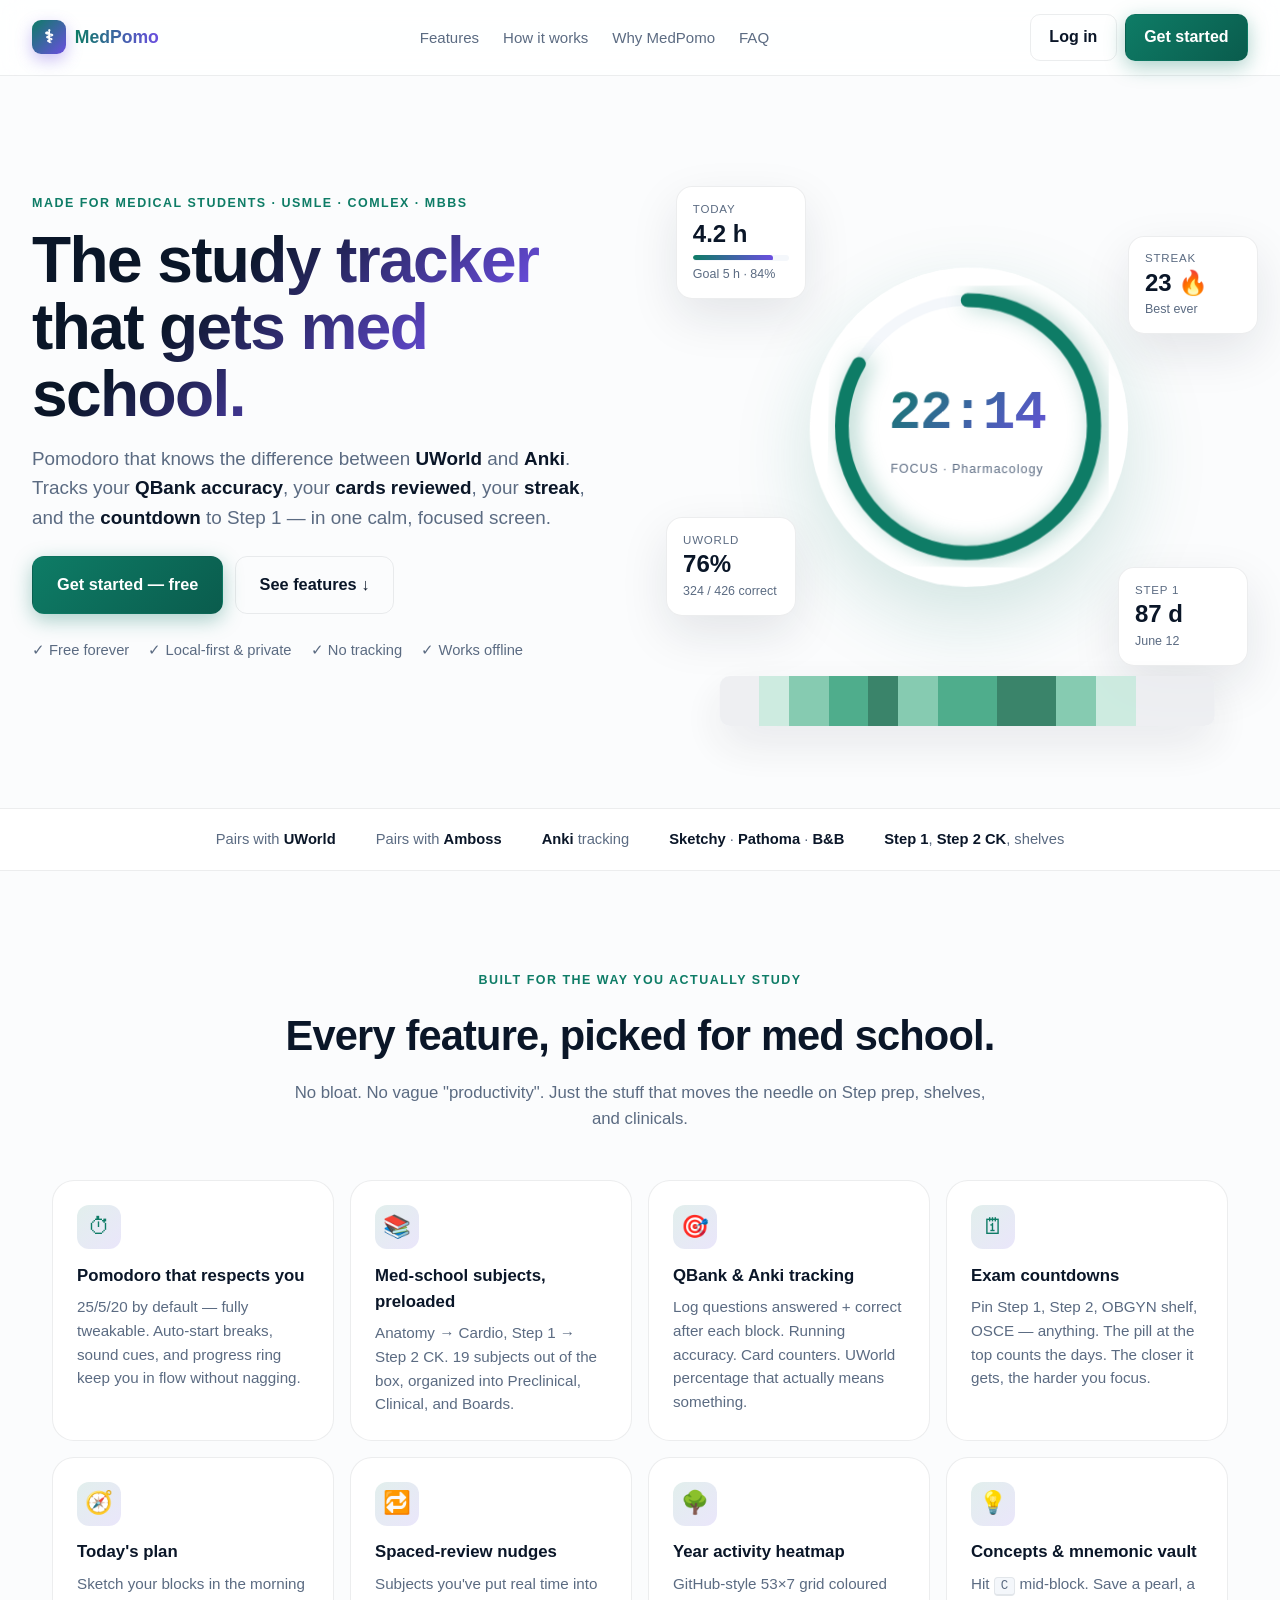
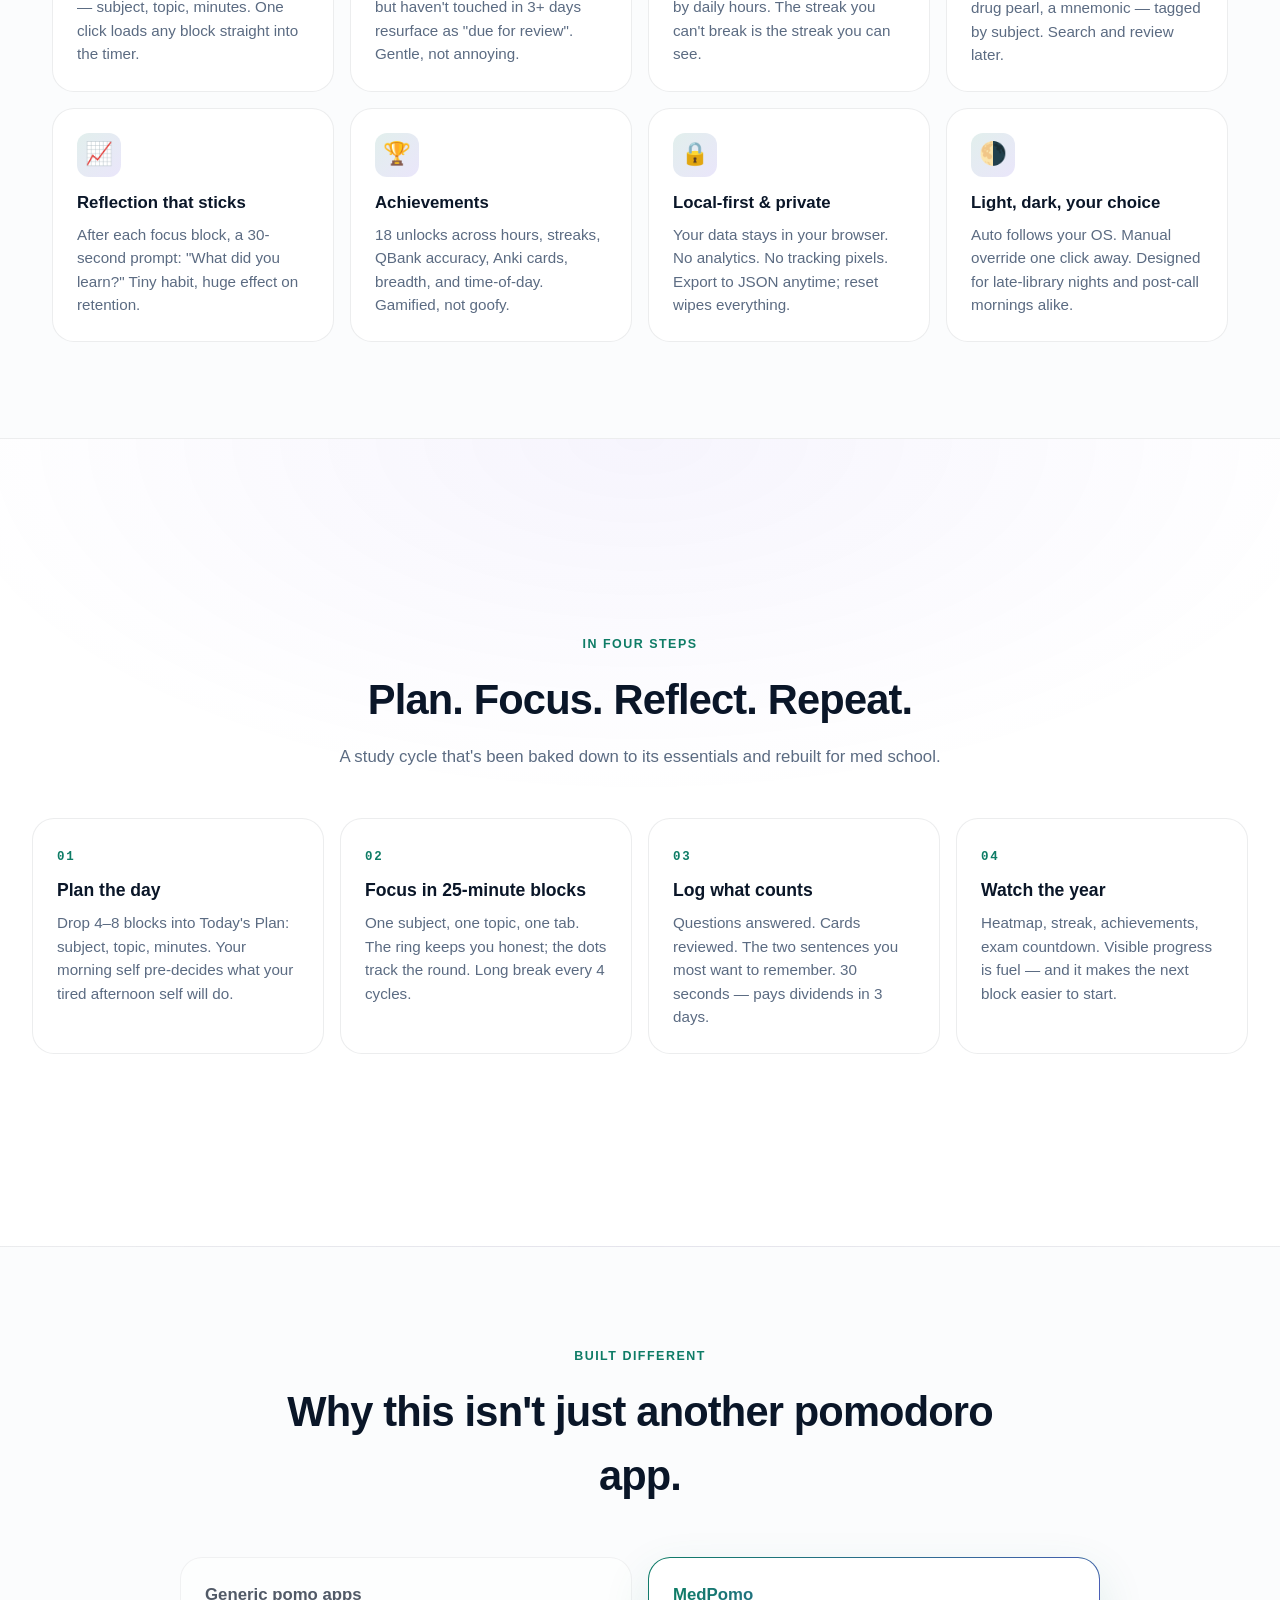
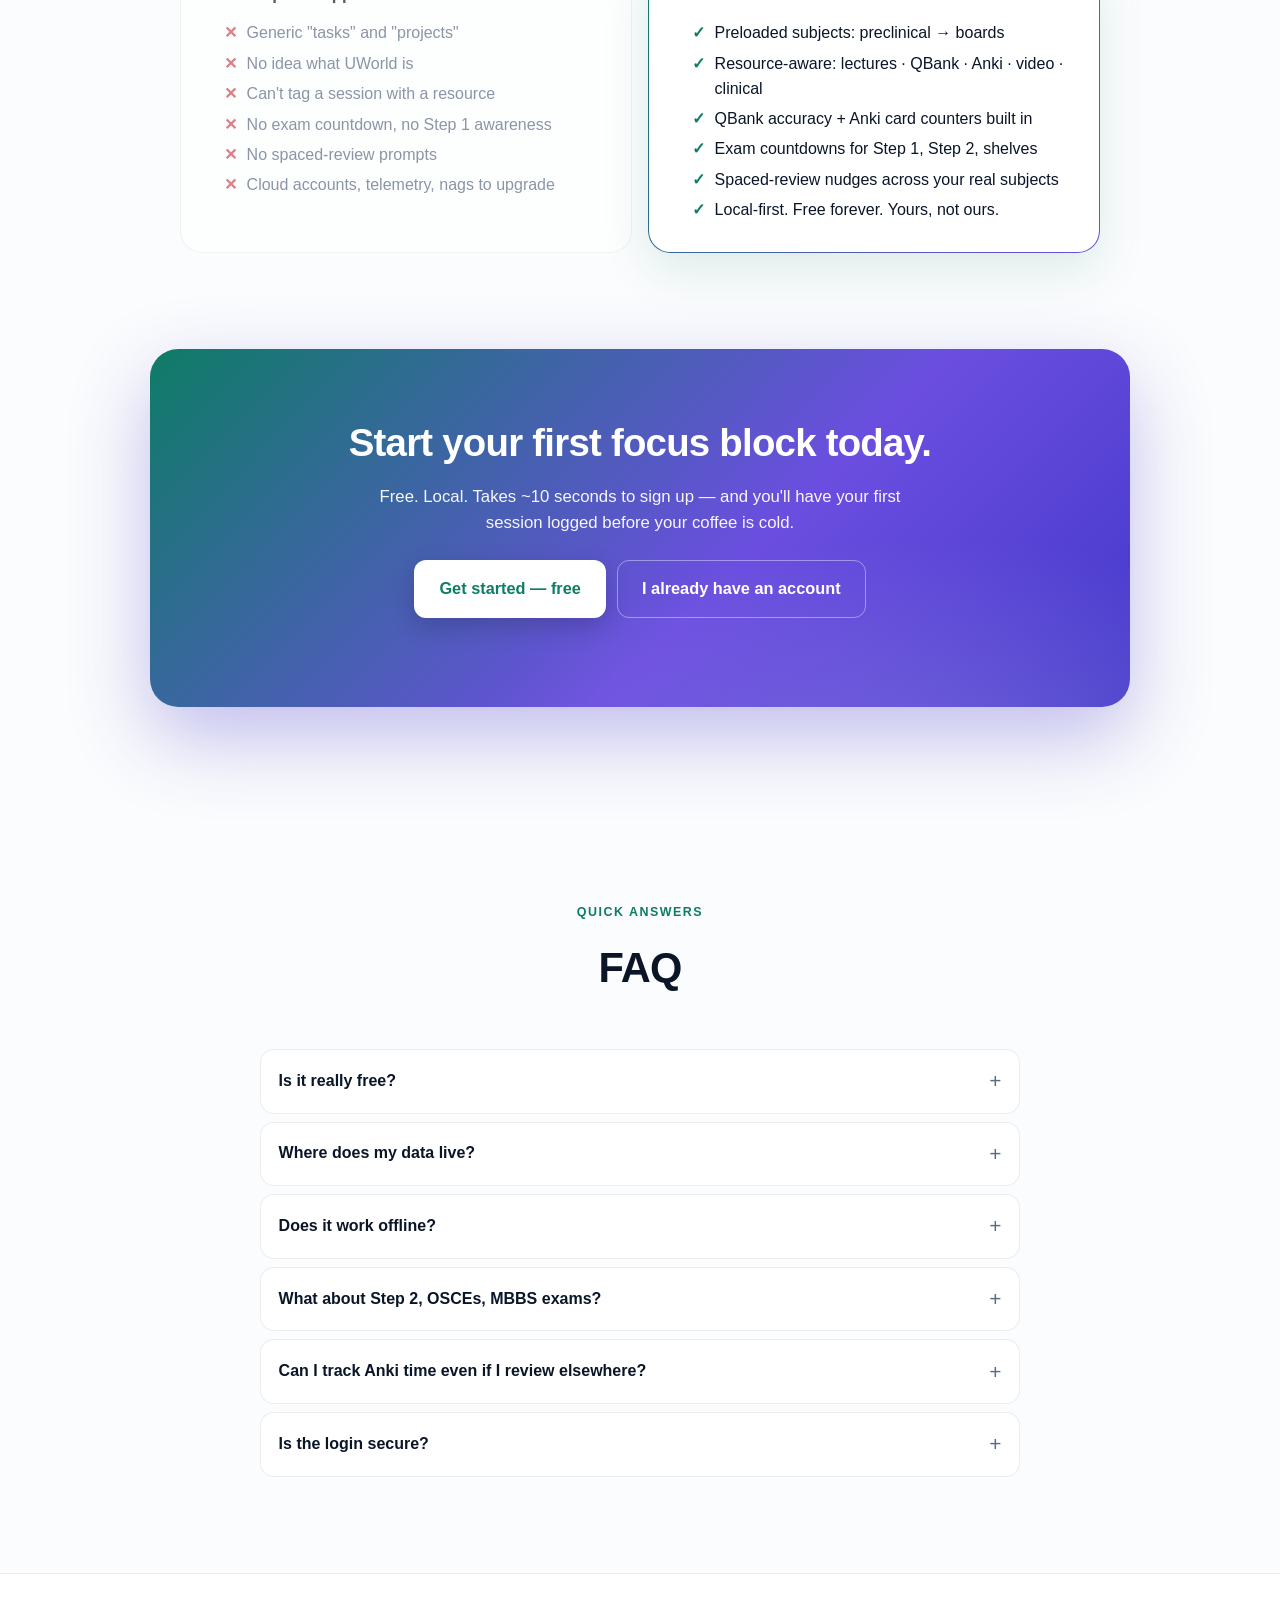
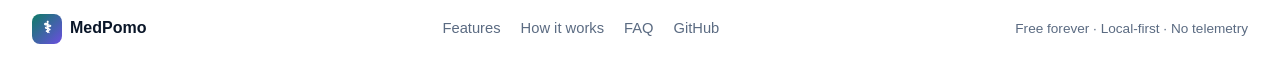
==== app.html @ 8d870e06 "Add top-tier landing page + local auth gate - New marketing landing at index.html: sticky nav, anima" ====
<!DOCTYPE html>
<html lang="en">
<head>
  <meta charset="UTF-8" />
  <meta name="viewport" content="width=device-width, initial-scale=1.0" />
  <title>MedPomo — Study Tracker for Medical Students</title>
  <link rel="stylesheet" href="styles.css" />
  <link rel="icon" href="data:image/svg+xml,%3Csvg xmlns='http://www.w3.org/2000/svg' viewBox='0 0 100 100'%3E%3Ctext y='.9em' font-size='90'%3E%E2%9A%95%EF%B8%8F%3C/text%3E%3C/svg%3E" />
</head>
<body data-theme="auto">

  <!-- Exam countdown banner -->
  <div class="exam-banner" id="examBanner" hidden></div>

  <header class="topbar">
    <div class="brand">
      <span class="logo" aria-hidden="true">⚕</span>
      <div>
        <h1>MedPomo</h1>
        <p class="tagline">Pomodoro study tracker for medical students</p>
      </div>
    </div>
    <div class="topstats">
      <div class="stat">
        <span class="stat-value" id="todayHours">0.0</span>
        <span class="stat-label">hrs today</span>
      </div>
      <div class="stat">
        <span class="stat-value" id="weekHours">0.0</span>
        <span class="stat-label">hrs this week</span>
      </div>
      <div class="stat">
        <span class="stat-value" id="streakDays">0</span>
        <span class="stat-label">streak 🔥</span>
      </div>
      <button id="themeBtn" class="icon-btn" title="Toggle theme" aria-label="Toggle theme">🌗</button>
      <button id="statsBtn" class="icon-btn" title="All-time stats" aria-label="Stats">📊</button>
      <button id="conceptsBtn" class="icon-btn" title="Concepts vault" aria-label="Concepts">💡</button>
      <button id="settingsBtn" class="icon-btn" title="Settings" aria-label="Settings">⚙</button>
      <div class="user-pill" id="userPill" hidden>
        <span class="user-avatar" id="userAvatar">M</span>
        <span class="user-name" id="userName">Student</span>
        <button id="logoutBtn" class="link-btn" title="Sign out">sign out</button>
      </div>
    </div>
  </header>

  <main class="layout">

    <section class="left-col">

      <section class="timer-card" aria-label="Pomodoro timer">
        <div class="mode-tabs" role="tablist">
          <button class="mode-tab active" data-mode="focus" role="tab">Focus</button>
          <button class="mode-tab" data-mode="short" role="tab">Short break</button>
          <button class="mode-tab" data-mode="long" role="tab">Long break</button>
        </div>

        <div class="timer-ring" aria-live="polite">
          <svg viewBox="0 0 200 200" class="ring-svg">
            <circle cx="100" cy="100" r="90" class="ring-bg" />
            <circle cx="100" cy="100" r="90" class="ring-fg" id="ringProgress" />
          </svg>
          <div class="timer-display">
            <div class="time" id="timeDisplay">25:00</div>
            <div class="mode-label" id="modeLabel">Focus</div>
          </div>
        </div>

        <div class="session-controls">
          <label class="field">
            <span>Subject</span>
            <select id="subjectSelect"></select>
          </label>
          <label class="field">
            <span>Topic / chapter (optional)</span>
            <input type="text" id="topicInput" placeholder="e.g. Cardiac cycle, Loop diuretics" maxlength="100" />
          </label>
          <label class="field">
            <span>Resource</span>
            <select id="resourceSelect">
              <option value="lectures">Lectures / notes</option>
              <option value="textbook">Textbook</option>
              <option value="qbank">Question bank (UWorld / Amboss)</option>
              <option value="anki">Anki / flashcards</option>
              <option value="video">Video (B&amp;B, Sketchy, Pathoma)</option>
              <option value="clinical">Clinical / wards</option>
              <option value="other">Other</option>
            </select>
          </label>
        </div>

        <div class="controls">
          <button id="startBtn" class="btn primary">Start</button>
          <button id="pauseBtn" class="btn" disabled>Pause</button>
          <button id="resetBtn" class="btn ghost">Reset</button>
          <button id="skipBtn" class="btn ghost">Skip</button>
          <button id="captureBtn" class="btn ghost" title="Capture a concept or mnemonic">💡 Capture</button>
        </div>

        <div class="cycle-row">
          <span>Cycle <strong id="cycleCount">1</strong> / <span id="cyclesUntilLong">4</span></span>
          <span class="dots" id="cycleDots" aria-hidden="true"></span>
        </div>
      </section>

      <section class="card plan-card">
        <div class="card-head">
          <h2>Today's plan</h2>
          <button id="addPlanBtn" class="link-btn">+ add block</button>
        </div>
        <ul id="planList" class="plan-list"></ul>
        <form id="addPlanForm" class="plan-form" hidden>
          <select id="planSubject"></select>
          <input id="planTopic" type="text" placeholder="Topic (optional)" maxlength="60" />
          <input id="planMin" type="number" min="5" max="240" step="5" value="25" />
          <button type="submit" class="btn small primary">Add</button>
          <button type="button" id="cancelPlanBtn" class="btn small ghost">Cancel</button>
        </form>
      </section>

      <section class="card review-card" id="spacedReviewCard" hidden>
        <div class="card-head">
          <h2>📚 Due for review</h2>
        </div>
        <ul id="reviewList" class="review-list"></ul>
      </section>

    </section>

    <aside class="side">

      <section class="card">
        <div class="card-head">
          <h2>Today's sessions</h2>
          <button id="clearTodayBtn" class="link-btn" title="Clear today">clear</button>
        </div>
        <ul id="todayList" class="session-list"><li class="empty">No sessions yet — start your first focus block.</li></ul>
      </section>

      <section class="card">
        <h2>Daily goal</h2>
        <div class="goal-wrap">
          <div class="goal-bar"><div class="goal-fill" id="goalFill"></div></div>
          <div class="goal-text"><span id="goalText">0.0 / 4.0 hrs</span></div>
        </div>
      </section>

      <section class="card">
        <h2>Weekly study (hours)</h2>
        <div class="bars" id="weekBars" aria-label="weekly study chart"></div>
      </section>

      <section class="card">
        <h2>Subject breakdown (7 days)</h2>
        <ul id="subjectBreakdown" class="breakdown"></ul>
      </section>

      <section class="card tip">
        <h2>💡 Med-school tip</h2>
        <p id="tipText"></p>
        <button id="newTipBtn" class="link-btn">another tip</button>
      </section>

    </aside>

    <!-- Full-width heatmap -->
    <section class="card heatmap-card">
      <div class="card-head">
        <h2>Year activity</h2>
        <span id="heatmapTotal" class="muted-small"></span>
      </div>
      <div class="heatmap-wrap">
        <div class="heatmap-day-labels">
          <span></span><span>Mon</span><span></span><span>Wed</span><span></span><span>Fri</span><span></span>
        </div>
        <div class="heatmap" id="heatmap"></div>
      </div>
      <div class="heatmap-legend">
        <span>Less</span>
        <span class="hm-cell" data-level="0"></span>
        <span class="hm-cell" data-level="1"></span>
        <span class="hm-cell" data-level="2"></span>
        <span class="hm-cell" data-level="3"></span>
        <span class="hm-cell" data-level="4"></span>
        <span>More</span>
      </div>
    </section>

  </main>

  <!-- Floating quick-capture button -->
  <button id="fabCapture" class="fab" title="Quick capture concept (C)">💡</button>

  <!-- Settings modal -->
  <div class="modal-backdrop" id="settingsModal" hidden>
    <div class="modal" role="dialog" aria-labelledby="settingsTitle" aria-modal="true">
      <div class="modal-head">
        <h2 id="settingsTitle">Settings</h2>
        <button class="icon-btn" data-close="settingsModal" aria-label="Close">✕</button>
      </div>
      <div class="modal-body">
        <h3>Timer durations (minutes)</h3>
        <div class="grid3">
          <label class="field"><span>Focus</span><input type="number" id="focusMin" min="1" max="180" /></label>
          <label class="field"><span>Short break</span><input type="number" id="shortMin" min="1" max="60" /></label>
          <label class="field"><span>Long break</span><input type="number" id="longMin" min="1" max="120" /></label>
        </div>
        <div class="grid2">
          <label class="field"><span>Cycles before long break</span><input type="number" id="cyclesPerLong" min="2" max="10" /></label>
          <label class="field"><span>Daily goal (hours)</span><input type="number" id="dailyGoal" min="0.5" max="16" step="0.5" /></label>
        </div>

        <h3>Behaviour</h3>
        <label class="check"><input type="checkbox" id="autoStartBreaks" /> Auto-start breaks after focus</label>
        <label class="check"><input type="checkbox" id="autoStartFocus" /> Auto-start next focus after break</label>
        <label class="check"><input type="checkbox" id="reflectPrompt" /> Prompt for a reflection after each focus block</label>
        <label class="check"><input type="checkbox" id="soundOn" /> Sound notification at end of each block</label>
        <label class="check"><input type="checkbox" id="notifyOn" /> Browser notification at end of each block</label>

        <h3>Theme</h3>
        <div class="row">
          <label class="check"><input type="radio" name="theme" value="auto" /> Auto (OS)</label>
          <label class="check"><input type="radio" name="theme" value="light" /> Light</label>
          <label class="check"><input type="radio" name="theme" value="dark" /> Dark</label>
        </div>

        <h3>Exams</h3>
        <ul id="examList" class="chip-list"></ul>
        <form id="addExamForm" class="row">
          <input type="text" id="examName" placeholder="Exam name (e.g. USMLE Step 1)" maxlength="40" required />
          <input type="date" id="examDate" required />
          <button type="submit" class="btn small primary">Add exam</button>
        </form>

        <h3>Custom subject</h3>
        <div class="row">
          <input type="text" id="newSubjectInput" placeholder="Add subject (e.g. Neurology, Step 2 CK)" maxlength="40" />
          <button id="addSubjectBtn" class="btn small">Add</button>
        </div>
        <ul id="customSubjectList" class="chip-list"></ul>

        <h3>Data</h3>
        <div class="row">
          <button id="exportBtn" class="btn small">Export JSON</button>
          <button id="importBtn" class="btn small">Import JSON</button>
          <input type="file" id="importFile" accept="application/json" hidden />
          <button id="resetAllBtn" class="btn small danger">Reset all data</button>
        </div>
      </div>
    </div>
  </div>

  <!-- Stats modal -->
  <div class="modal-backdrop" id="statsModal" hidden>
    <div class="modal modal-wide" role="dialog" aria-modal="true">
      <div class="modal-head">
        <h2>All-time stats</h2>
        <button class="icon-btn" data-close="statsModal" aria-label="Close">✕</button>
      </div>
      <div class="modal-body" id="statsBody"></div>
    </div>
  </div>

  <!-- Concepts vault modal -->
  <div class="modal-backdrop" id="conceptsModal" hidden>
    <div class="modal modal-wide" role="dialog" aria-modal="true">
      <div class="modal-head">
        <h2>Concepts &amp; mnemonics</h2>
        <button class="icon-btn" data-close="conceptsModal" aria-label="Close">✕</button>
      </div>
      <div class="modal-body">
        <form id="conceptForm" class="concept-form">
          <select id="conceptSubject"></select>
          <input id="conceptTitle" type="text" placeholder="Title (optional)" maxlength="80" />
          <textarea id="conceptText" placeholder="Mnemonic, fact, or concept… (Markdown-ish allowed)" rows="3" required></textarea>
          <button type="submit" class="btn primary">Save</button>
        </form>
        <div class="row">
          <input id="conceptSearch" type="search" placeholder="Search concepts…" />
          <select id="conceptFilterSubject">
            <option value="">All subjects</option>
          </select>
        </div>
        <ul id="conceptList" class="concept-list"></ul>
      </div>
    </div>
  </div>

  <!-- Session-end / reflection modal -->
  <div class="modal-backdrop" id="reflectModal" hidden>
    <div class="modal" role="dialog" aria-modal="true">
      <div class="modal-head">
        <h2>Block complete · log it</h2>
        <button class="icon-btn" data-close="reflectModal" aria-label="Skip">✕</button>
      </div>
      <div class="modal-body">
        <p class="reflect-summary" id="reflectSummary"></p>
        <div id="reflectQbank" class="grid2" hidden>
          <label class="field"><span>Questions answered</span><input type="number" id="reflectQNum" min="0" max="500" /></label>
          <label class="field"><span>Correct</span><input type="number" id="reflectQCorrect" min="0" max="500" /></label>
        </div>
        <div id="reflectAnki" class="field" hidden>
          <span>Cards reviewed</span><input type="number" id="reflectAnkiCards" min="0" max="2000" />
        </div>
        <label class="field">
          <span>What did you learn? (3 sentences max)</span>
          <textarea id="reflectNote" rows="3" placeholder="Top 1–3 things you want to remember"></textarea>
        </label>
        <div class="controls">
          <button id="reflectSaveBtn" class="btn primary">Save</button>
          <button id="reflectSkipBtn" class="btn ghost">Skip</button>
        </div>
      </div>
    </div>
  </div>

  <!-- Toast container -->
  <div class="toasts" id="toasts" aria-live="polite"></div>

  <audio id="dingAudio" preload="auto"></audio>
  <script src="auth.js"></script>
  <script src="app.js"></script>
</body>
</html>
---- styles.css ----
:root {
  --bg: #f4f7fb;
  --surface: #ffffff;
  --surface-2: #f8fafc;
  --text: #0f1b2d;
  --muted: #5b6b82;
  --border: #e3e8f0;
  --primary: #0e7c66;
  --primary-2: #0a5c4d;
  --accent: #d04a55;
  --warn: #c97a16;
  --short: #2f7dc1;
  --long:  #6b4ee0;
  --shadow: 0 6px 24px rgba(15, 27, 45, 0.06);
  --radius: 14px;
  --ring-size: 280px;
  --hm-0: #ebedf0;
  --hm-1: #c4e8db;
  --hm-2: #6ec3a3;
  --hm-3: #2da077;
  --hm-4: #14704f;
}

@media (prefers-color-scheme: dark) {
  :root[data-theme="auto"] {
    --bg: #0c121d;
    --surface: #131b2a;
    --surface-2: #0f1726;
    --text: #e6ecf5;
    --muted: #93a3bd;
    --border: #1f2a3d;
    --primary: #2ea58a;
    --primary-2: #4cc7aa;
    --accent: #ed6f78;
    --shadow: 0 6px 24px rgba(0, 0, 0, 0.35);
    --hm-0: #1c2536;
    --hm-1: #1f5340;
    --hm-2: #2d8a66;
    --hm-3: #3eb88a;
    --hm-4: #6be0b5;
  }
}
:root[data-theme="dark"] {
  --bg: #0c121d;
  --surface: #131b2a;
  --surface-2: #0f1726;
  --text: #e6ecf5;
  --muted: #93a3bd;
  --border: #1f2a3d;
  --primary: #2ea58a;
  --primary-2: #4cc7aa;
  --accent: #ed6f78;
  --shadow: 0 6px 24px rgba(0, 0, 0, 0.35);
  --hm-0: #1c2536;
  --hm-1: #1f5340;
  --hm-2: #2d8a66;
  --hm-3: #3eb88a;
  --hm-4: #6be0b5;
}

* { box-sizing: border-box; }

html, body {
  margin: 0;
  padding: 0;
  background: var(--bg);
  color: var(--text);
  font-family: -apple-system, BlinkMacSystemFont, "Segoe UI", Roboto, "Helvetica Neue", Arial, sans-serif;
  font-size: 15px;
  line-height: 1.45;
  min-height: 100vh;
}

h1, h2, h3 { margin: 0; font-weight: 600; }
h1 { font-size: 1.25rem; }
h2 { font-size: 0.95rem; letter-spacing: 0.02em; text-transform: uppercase; color: var(--muted); }
h3 { font-size: 0.85rem; margin: 1rem 0 0.5rem; color: var(--muted); text-transform: uppercase; letter-spacing: 0.04em; }
p  { margin: 0; }

.muted-small { color: var(--muted); font-size: 0.8rem; }

/* ---------- Exam banner ---------- */
.exam-banner {
  display: flex; gap: 0.75rem; align-items: center; flex-wrap: wrap;
  padding: 0.6rem 1.5rem;
  background: linear-gradient(90deg, var(--primary), var(--long));
  color: #fff;
  font-size: 0.9rem;
}
.exam-banner .exam-pill {
  background: rgba(255,255,255,0.18);
  border-radius: 999px;
  padding: 0.2rem 0.7rem;
  display: inline-flex;
  gap: 0.4rem;
  align-items: center;
}
.exam-banner .exam-pill strong { font-weight: 700; }
.exam-banner .exam-pill .exam-days { font-variant-numeric: tabular-nums; }
.exam-banner button {
  background: rgba(255,255,255,0.18); border: none; color: #fff; border-radius: 6px;
  padding: 0.15rem 0.4rem; cursor: pointer; font-size: 0.8rem;
}
.exam-banner button:hover { background: rgba(255,255,255,0.3); }

/* ---------- Top bar ---------- */
.topbar {
  display: flex; justify-content: space-between; align-items: center;
  padding: 1rem 1.5rem;
  background: var(--surface);
  border-bottom: 1px solid var(--border);
  position: sticky; top: 0; z-index: 5;
}
.brand { display: flex; align-items: center; gap: 0.75rem; }
.brand .logo {
  width: 38px; height: 38px;
  display: grid; place-items: center;
  background: var(--primary);
  color: #fff;
  border-radius: 10px;
  font-size: 1.4rem;
  font-weight: 700;
}
.tagline { font-size: 0.78rem; color: var(--muted); }

.topstats { display: flex; gap: 1.25rem; align-items: center; }
.stat { display: flex; flex-direction: column; align-items: flex-end; line-height: 1.1; }
.stat-value { font-weight: 700; font-size: 1.1rem; color: var(--text); }
.stat-label { font-size: 0.72rem; color: var(--muted); text-transform: uppercase; letter-spacing: 0.05em; }

.icon-btn {
  background: transparent;
  border: 1px solid var(--border);
  color: var(--text);
  width: 38px; height: 38px;
  border-radius: 10px;
  cursor: pointer;
  font-size: 1.05rem;
}
.icon-btn:hover { background: var(--surface-2); }

.user-pill {
  display: inline-flex; align-items: center; gap: 0.5rem;
  background: var(--surface-2);
  border: 1px solid var(--border);
  padding: 0.25rem 0.55rem 0.25rem 0.3rem;
  border-radius: 999px;
  font-size: 0.85rem;
}
.user-avatar {
  width: 28px; height: 28px; border-radius: 50%;
  background: linear-gradient(135deg, var(--primary), var(--long));
  color: #fff; display: grid; place-items: center;
  font-weight: 700; font-size: 0.85rem;
}
.user-name { font-weight: 600; max-width: 110px; overflow: hidden; text-overflow: ellipsis; white-space: nowrap; }
@media (max-width: 720px) { .user-name { display: none; } }

/* ---------- Layout ---------- */
.layout {
  display: grid;
  grid-template-columns: 1.4fr 1fr;
  grid-template-areas:
    "left side"
    "heat heat";
  gap: 1.5rem;
  padding: 1.5rem;
  max-width: 1280px;
  margin: 0 auto;
}
.left-col { grid-area: left; display: flex; flex-direction: column; gap: 1.25rem; }
.side     { grid-area: side; }
.heatmap-card { grid-area: heat; }

@media (max-width: 900px) {
  .layout { grid-template-columns: 1fr; grid-template-areas: "left" "side" "heat"; }
  .topstats { gap: 0.6rem; }
  .stat-label { display: none; }
  .tagline { display: none; }
  .icon-btn { width: 34px; height: 34px; }
}

/* ---------- Cards ---------- */
.card, .timer-card {
  background: var(--surface);
  border: 1px solid var(--border);
  border-radius: var(--radius);
  padding: 1.25rem;
  box-shadow: var(--shadow);
}
.side .card + .card { margin-top: 1.25rem; }
.card-head { display: flex; justify-content: space-between; align-items: center; margin-bottom: 0.75rem; gap: 0.5rem; }

/* ---------- Timer ---------- */
.timer-card { display: flex; flex-direction: column; align-items: stretch; gap: 1rem; }

.mode-tabs { display: flex; gap: 0.5rem; justify-content: center; }
.mode-tab {
  background: var(--surface-2);
  color: var(--muted);
  border: 1px solid var(--border);
  padding: 0.5rem 1rem;
  border-radius: 999px;
  cursor: pointer;
  font-size: 0.85rem;
  transition: all 0.15s ease;
}
.mode-tab.active {
  background: var(--primary);
  color: #fff;
  border-color: var(--primary);
}
.mode-tab[data-mode="short"].active { background: var(--short); border-color: var(--short); }
.mode-tab[data-mode="long"].active  { background: var(--long);  border-color: var(--long);  }

.timer-ring {
  position: relative;
  width: var(--ring-size);
  height: var(--ring-size);
  align-self: center;
}
.ring-svg { width: 100%; height: 100%; transform: rotate(-90deg); }
.ring-bg { fill: none; stroke: var(--border); stroke-width: 8; }
.ring-fg {
  fill: none;
  stroke: var(--primary);
  stroke-width: 10;
  stroke-linecap: round;
  stroke-dasharray: 565.48;
  stroke-dashoffset: 0;
  transition: stroke-dashoffset 0.4s linear, stroke 0.3s ease;
}
.timer-ring[data-mode="short"] .ring-fg { stroke: var(--short); }
.timer-ring[data-mode="long"]  .ring-fg { stroke: var(--long); }

.timer-display {
  position: absolute; inset: 0;
  display: flex; flex-direction: column; justify-content: center; align-items: center;
}
.time {
  font-family: ui-monospace, "SF Mono", Menlo, Consolas, monospace;
  font-size: 3.6rem;
  font-weight: 700;
  letter-spacing: -0.02em;
  font-variant-numeric: tabular-nums;
}
.mode-label {
  margin-top: 0.25rem;
  color: var(--muted);
  font-size: 0.85rem;
  text-transform: uppercase;
  letter-spacing: 0.1em;
}

/* ---------- Form fields ---------- */
.session-controls {
  display: grid;
  grid-template-columns: 1fr 1fr;
  gap: 0.75rem;
}
.session-controls .field:first-child { grid-column: 1 / -1; }
.field { display: flex; flex-direction: column; gap: 0.25rem; }
.field span { font-size: 0.75rem; color: var(--muted); text-transform: uppercase; letter-spacing: 0.05em; }
input[type="text"], input[type="number"], input[type="date"], input[type="search"], select, textarea {
  width: 100%;
  padding: 0.55rem 0.7rem;
  border: 1px solid var(--border);
  border-radius: 8px;
  background: var(--surface-2);
  color: var(--text);
  font: inherit;
}
textarea { resize: vertical; }
input:focus, select:focus, textarea:focus { outline: 2px solid var(--primary); outline-offset: 1px; border-color: transparent; }

/* ---------- Buttons ---------- */
.controls { display: flex; gap: 0.5rem; flex-wrap: wrap; }
.btn {
  padding: 0.6rem 1.1rem;
  border-radius: 10px;
  border: 1px solid var(--border);
  background: var(--surface-2);
  color: var(--text);
  cursor: pointer;
  font: inherit;
  font-weight: 500;
  transition: transform 0.05s ease, background 0.15s ease;
}
.btn:hover:not(:disabled) { background: var(--bg); }
.btn:active:not(:disabled) { transform: translateY(1px); }
.btn:disabled { opacity: 0.5; cursor: not-allowed; }
.btn.primary { background: var(--primary); color: #fff; border-color: var(--primary); }
.btn.primary:hover:not(:disabled) { background: var(--primary-2); }
.btn.ghost { background: transparent; }
.btn.danger { color: var(--accent); border-color: var(--accent); background: transparent; }
.btn.danger:hover { background: var(--accent); color: #fff; }
.btn.small { padding: 0.4rem 0.8rem; font-size: 0.85rem; }
.link-btn { background: none; border: none; color: var(--primary); cursor: pointer; font-size: 0.8rem; text-decoration: underline; }

/* ---------- Cycle dots ---------- */
.cycle-row { display: flex; justify-content: space-between; align-items: center; font-size: 0.85rem; color: var(--muted); }
.dots { display: inline-flex; gap: 6px; }
.dot { width: 10px; height: 10px; border-radius: 50%; background: var(--border); }
.dot.done { background: var(--primary); }

/* ---------- Plan ---------- */
.plan-list { list-style: none; margin: 0; padding: 0; }
.plan-list li {
  display: grid;
  grid-template-columns: auto 1fr auto auto;
  align-items: center;
  gap: 0.5rem;
  padding: 0.55rem 0;
  border-bottom: 1px dashed var(--border);
  font-size: 0.9rem;
}
.plan-list li:last-child { border-bottom: none; }
.plan-list .empty { color: var(--muted); font-style: italic; padding: 0.5rem 0; border: none; display: block; text-align: center; }
.plan-check {
  width: 22px; height: 22px;
  border: 2px solid var(--border);
  border-radius: 50%;
  cursor: pointer;
  background: transparent;
  display: grid; place-items: center;
}
.plan-check.done { background: var(--primary); border-color: var(--primary); color: #fff; }
.plan-load {
  background: none; border: none; cursor: pointer; color: var(--primary); font-size: 0.78rem; text-decoration: underline;
}
.plan-del { background: none; border: none; cursor: pointer; color: var(--accent); font-size: 0.85rem; }
.plan-text strong { font-weight: 600; }
.plan-text .plan-topic { color: var(--muted); font-size: 0.82rem; }
.plan-text .plan-min   { color: var(--muted); font-size: 0.78rem; margin-left: 0.4rem; }
.plan-form {
  display: grid;
  grid-template-columns: 2fr 2fr 1fr auto auto;
  gap: 0.4rem;
  padding-top: 0.5rem;
  border-top: 1px dashed var(--border);
  margin-top: 0.5rem;
}
@media (max-width: 720px) {
  .plan-form { grid-template-columns: 1fr 1fr; }
  .plan-form button { grid-column: span 1; }
}

/* ---------- Sessions list ---------- */
.session-list { list-style: none; margin: 0; padding: 0; max-height: 280px; overflow-y: auto; }
.session-list li {
  display: grid;
  grid-template-columns: auto 1fr auto;
  gap: 0.5rem;
  align-items: center;
  padding: 0.55rem 0;
  border-bottom: 1px dashed var(--border);
  font-size: 0.88rem;
}
.session-list li:last-child { border-bottom: none; }
.session-list .empty { color: var(--muted); font-style: italic; text-align: center; display: block; padding: 1rem 0; border-bottom: none; }
.session-list .sess-meta {
  grid-column: 2 / 3;
  display: flex; flex-wrap: wrap; gap: 0.3rem 0.5rem;
  font-size: 0.78rem; color: var(--muted);
}
.session-list .sess-note {
  grid-column: 1 / -1;
  font-size: 0.82rem;
  color: var(--text);
  background: var(--surface-2);
  padding: 0.4rem 0.6rem;
  border-radius: 6px;
  margin-top: 0.25rem;
}
.sess-time { color: var(--muted); font-variant-numeric: tabular-nums; font-size: 0.8rem; }
.sess-subject { font-weight: 600; }
.sess-topic { color: var(--muted); font-size: 0.82rem; }
.sess-dur { font-weight: 600; color: var(--primary); font-variant-numeric: tabular-nums; }
.sess-tag {
  display: inline-block;
  padding: 0.05rem 0.45rem;
  border-radius: 4px;
  font-size: 0.7rem;
  background: var(--surface-2);
  border: 1px solid var(--border);
}

/* ---------- Weekly bars ---------- */
.bars { display: grid; grid-template-columns: repeat(7, 1fr); gap: 0.4rem; align-items: end; height: 130px; padding-top: 0.5rem; }
.bar-col { display: flex; flex-direction: column; align-items: center; height: 100%; gap: 0.25rem; }
.bar-track { width: 70%; height: 100%; background: var(--surface-2); border-radius: 6px; position: relative; overflow: hidden; }
.bar-fill { position: absolute; bottom: 0; left: 0; right: 0; background: linear-gradient(180deg, var(--primary), var(--primary-2)); border-radius: 6px; transition: height 0.4s ease; }
.bar-fill.today { background: linear-gradient(180deg, var(--accent), #a73a44); }
.bar-label { font-size: 0.7rem; color: var(--muted); }
.bar-val   { font-size: 0.72rem; font-variant-numeric: tabular-nums; }

/* ---------- Subject breakdown ---------- */
.breakdown { list-style: none; margin: 0; padding: 0; }
.breakdown li { display: grid; grid-template-columns: 1fr auto; gap: 0.4rem; align-items: center; margin: 0.4rem 0; font-size: 0.85rem; }
.bd-name { display: flex; align-items: center; gap: 0.5rem; }
.bd-swatch { width: 10px; height: 10px; border-radius: 3px; }
.bd-bar { grid-column: 1 / -1; height: 6px; background: var(--surface-2); border-radius: 3px; overflow: hidden; }
.bd-bar > span { display: block; height: 100%; border-radius: 3px; }
.bd-empty { color: var(--muted); font-style: italic; }

/* ---------- Daily goal ---------- */
.goal-wrap { display: flex; flex-direction: column; gap: 0.4rem; }
.goal-bar { width: 100%; height: 12px; background: var(--surface-2); border-radius: 6px; overflow: hidden; }
.goal-fill { height: 100%; background: linear-gradient(90deg, var(--primary), var(--primary-2)); width: 0%; transition: width 0.4s ease; }
.goal-fill.complete { background: linear-gradient(90deg, var(--accent), #a73a44); }
.goal-text { font-size: 0.85rem; color: var(--muted); }

/* ---------- Tip ---------- */
.tip p { font-size: 0.9rem; line-height: 1.55; margin-bottom: 0.5rem; }

/* ---------- Heatmap ---------- */
.heatmap-wrap { display: grid; grid-template-columns: 26px 1fr; gap: 0.25rem; align-items: start; }
.heatmap-day-labels {
  display: grid;
  grid-template-rows: repeat(7, 14px);
  gap: 2px;
  font-size: 0.65rem;
  color: var(--muted);
  padding-top: 0;
}
.heatmap-day-labels span { line-height: 14px; }
.heatmap {
  display: grid;
  grid-auto-flow: column;
  grid-template-rows: repeat(7, 14px);
  grid-auto-columns: 14px;
  gap: 2px;
  overflow-x: auto;
  padding-bottom: 0.25rem;
}
.hm-cell {
  width: 14px; height: 14px; border-radius: 3px;
  background: var(--hm-0);
  display: inline-block;
  cursor: default;
}
.hm-cell[data-level="1"] { background: var(--hm-1); }
.hm-cell[data-level="2"] { background: var(--hm-2); }
.hm-cell[data-level="3"] { background: var(--hm-3); }
.hm-cell[data-level="4"] { background: var(--hm-4); }
.hm-cell.empty-pad { visibility: hidden; }
.heatmap-legend {
  display: flex; align-items: center; gap: 0.3rem;
  font-size: 0.75rem; color: var(--muted);
  margin-top: 0.6rem;
}

/* ---------- Spaced review ---------- */
.review-list { list-style: none; margin: 0; padding: 0; }
.review-list li {
  display: flex; align-items: center; justify-content: space-between;
  padding: 0.4rem 0; gap: 0.5rem;
  border-bottom: 1px dashed var(--border);
  font-size: 0.88rem;
}
.review-list li:last-child { border: none; }
.review-list .rv-subject { font-weight: 600; }
.review-list .rv-when { color: var(--muted); font-size: 0.78rem; }
.review-list .btn { padding: 0.3rem 0.7rem; font-size: 0.78rem; }

/* ---------- Modal ---------- */
.modal-backdrop {
  position: fixed; inset: 0;
  background: rgba(15, 27, 45, 0.55);
  display: grid; place-items: center;
  padding: 1rem;
  z-index: 50;
}
.modal {
  background: var(--surface);
  width: 100%;
  max-width: 540px;
  border-radius: var(--radius);
  border: 1px solid var(--border);
  max-height: 90vh;
  overflow: auto;
}
.modal-wide { max-width: 720px; }
.modal-head {
  display: flex; justify-content: space-between; align-items: center;
  padding: 1rem 1.25rem;
  border-bottom: 1px solid var(--border);
  position: sticky; top: 0; background: var(--surface); z-index: 1;
}
.modal-body { padding: 1.25rem; }
.modal-body .row + .row, .modal-body form + ul { margin-top: 0.5rem; }
.grid2 { display: grid; grid-template-columns: 1fr 1fr; gap: 0.75rem; }
.grid3 { display: grid; grid-template-columns: 1fr 1fr 1fr; gap: 0.75rem; }
@media (max-width: 480px) { .grid3 { grid-template-columns: 1fr 1fr; } }

.row { display: flex; gap: 0.5rem; flex-wrap: wrap; align-items: center; }
.row > input[type="text"], .row > input[type="search"], .row > input[type="date"] { flex: 1 1 auto; min-width: 140px; }

.check { display: inline-flex; align-items: center; gap: 0.4rem; padding: 0.35rem 0.5rem 0.35rem 0; font-size: 0.9rem; cursor: pointer; }

.chip-list { list-style: none; padding: 0; margin: 0.5rem 0 0; display: flex; flex-wrap: wrap; gap: 0.4rem; }
.chip {
  display: inline-flex; align-items: center; gap: 0.35rem;
  background: var(--surface-2);
  border: 1px solid var(--border);
  padding: 0.25rem 0.6rem;
  border-radius: 999px;
  font-size: 0.82rem;
}
.chip button { background: none; border: none; color: var(--accent); cursor: pointer; font-weight: 700; }

/* ---------- Concepts ---------- */
.concept-form { display: grid; grid-template-columns: 1fr 1fr; gap: 0.5rem; margin-bottom: 0.75rem; }
.concept-form textarea { grid-column: 1 / -1; }
.concept-form button   { grid-column: 1 / -1; justify-self: end; }
.concept-list { list-style: none; padding: 0; margin: 0.75rem 0 0; }
.concept-list li {
  background: var(--surface-2);
  border: 1px solid var(--border);
  border-radius: 8px;
  padding: 0.6rem 0.8rem;
  margin-bottom: 0.4rem;
  font-size: 0.9rem;
}
.concept-list .c-head {
  display: flex; justify-content: space-between; align-items: center;
  margin-bottom: 0.25rem; gap: 0.4rem;
}
.concept-list .c-subject { font-weight: 600; font-size: 0.82rem; }
.concept-list .c-date { color: var(--muted); font-size: 0.75rem; }
.concept-list .c-text { white-space: pre-wrap; }
.concept-list .c-del  { background: none; border: none; color: var(--accent); cursor: pointer; }

/* ---------- Reflect modal ---------- */
.reflect-summary {
  background: var(--surface-2);
  padding: 0.6rem 0.8rem;
  border-radius: 8px;
  font-size: 0.88rem;
  margin-bottom: 0.75rem;
}
.reflect-summary strong { color: var(--primary); }

/* ---------- Stats body ---------- */
.stats-grid {
  display: grid;
  grid-template-columns: repeat(auto-fit, minmax(140px, 1fr));
  gap: 0.75rem;
  margin-bottom: 1rem;
}
.stats-tile {
  background: var(--surface-2);
  border: 1px solid var(--border);
  border-radius: 10px;
  padding: 0.75rem;
}
.stats-tile .v { font-size: 1.4rem; font-weight: 700; color: var(--text); font-variant-numeric: tabular-nums; }
.stats-tile .l { font-size: 0.75rem; color: var(--muted); text-transform: uppercase; letter-spacing: 0.05em; }
.achv-list { list-style: none; padding: 0; margin: 0; display: grid; grid-template-columns: repeat(auto-fit, minmax(180px, 1fr)); gap: 0.4rem; }
.achv-list li {
  display: flex; gap: 0.5rem; align-items: center;
  padding: 0.5rem 0.7rem;
  border: 1px solid var(--border); border-radius: 8px;
  background: var(--surface-2);
  font-size: 0.85rem;
  opacity: 0.5;
}
.achv-list li.unlocked { opacity: 1; border-color: var(--primary); }
.achv-list .achv-icon { font-size: 1.3rem; }
.achv-list .achv-name { font-weight: 600; }
.achv-list .achv-desc { font-size: 0.75rem; color: var(--muted); }

.hour-bars { display: grid; grid-template-columns: repeat(24, 1fr); gap: 2px; align-items: end; height: 80px; }
.hour-bars .hb { background: var(--surface-2); border-radius: 2px; position: relative; }
.hour-bars .hb > span { position: absolute; bottom: 0; left: 0; right: 0; background: var(--primary); border-radius: 2px; }
.hour-axis { display: grid; grid-template-columns: repeat(24, 1fr); font-size: 0.62rem; color: var(--muted); }
.hour-axis span { text-align: center; }

/* ---------- FAB ---------- */
.fab {
  position: fixed;
  right: 1.25rem;
  bottom: 1.25rem;
  width: 56px; height: 56px;
  border-radius: 50%;
  border: none;
  background: var(--primary);
  color: #fff;
  font-size: 1.4rem;
  cursor: pointer;
  box-shadow: 0 8px 24px rgba(14, 124, 102, 0.4);
  z-index: 20;
  transition: transform 0.1s ease, background 0.15s ease;
}
.fab:hover { background: var(--primary-2); transform: translateY(-2px); }

/* ---------- Toasts ---------- */
.toasts {
  position: fixed;
  bottom: 5.5rem;
  right: 1.25rem;
  display: flex; flex-direction: column; gap: 0.5rem;
  z-index: 60;
  pointer-events: none;
}
.toast {
  background: var(--surface);
  border: 1px solid var(--primary);
  color: var(--text);
  border-radius: 10px;
  padding: 0.7rem 1rem;
  box-shadow: var(--shadow);
  font-size: 0.88rem;
  display: flex; align-items: center; gap: 0.6rem;
  max-width: 320px;
  animation: toast-in 0.25s ease;
}
.toast .toast-icon { font-size: 1.4rem; }
@keyframes toast-in {
  from { transform: translateX(40px); opacity: 0; }
  to   { transform: none; opacity: 1; }
}

[hidden] { display: none !important; }
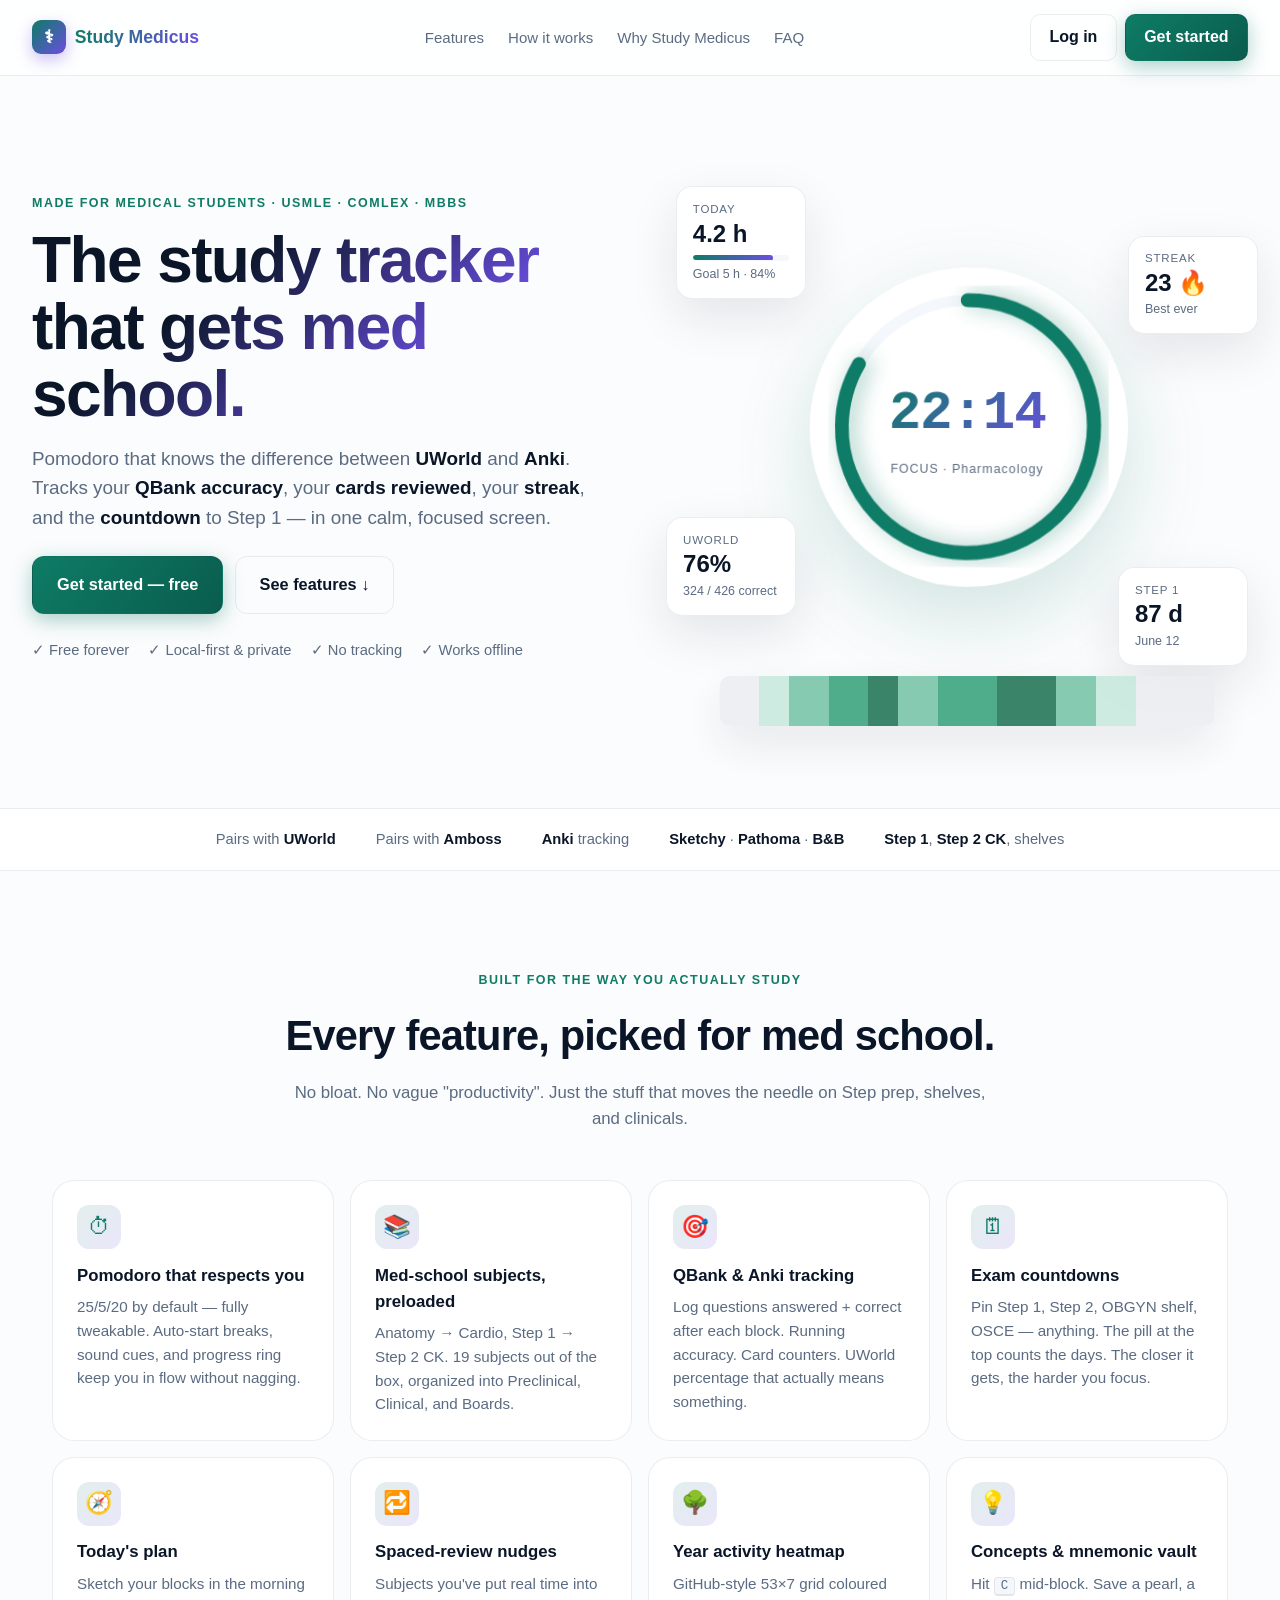
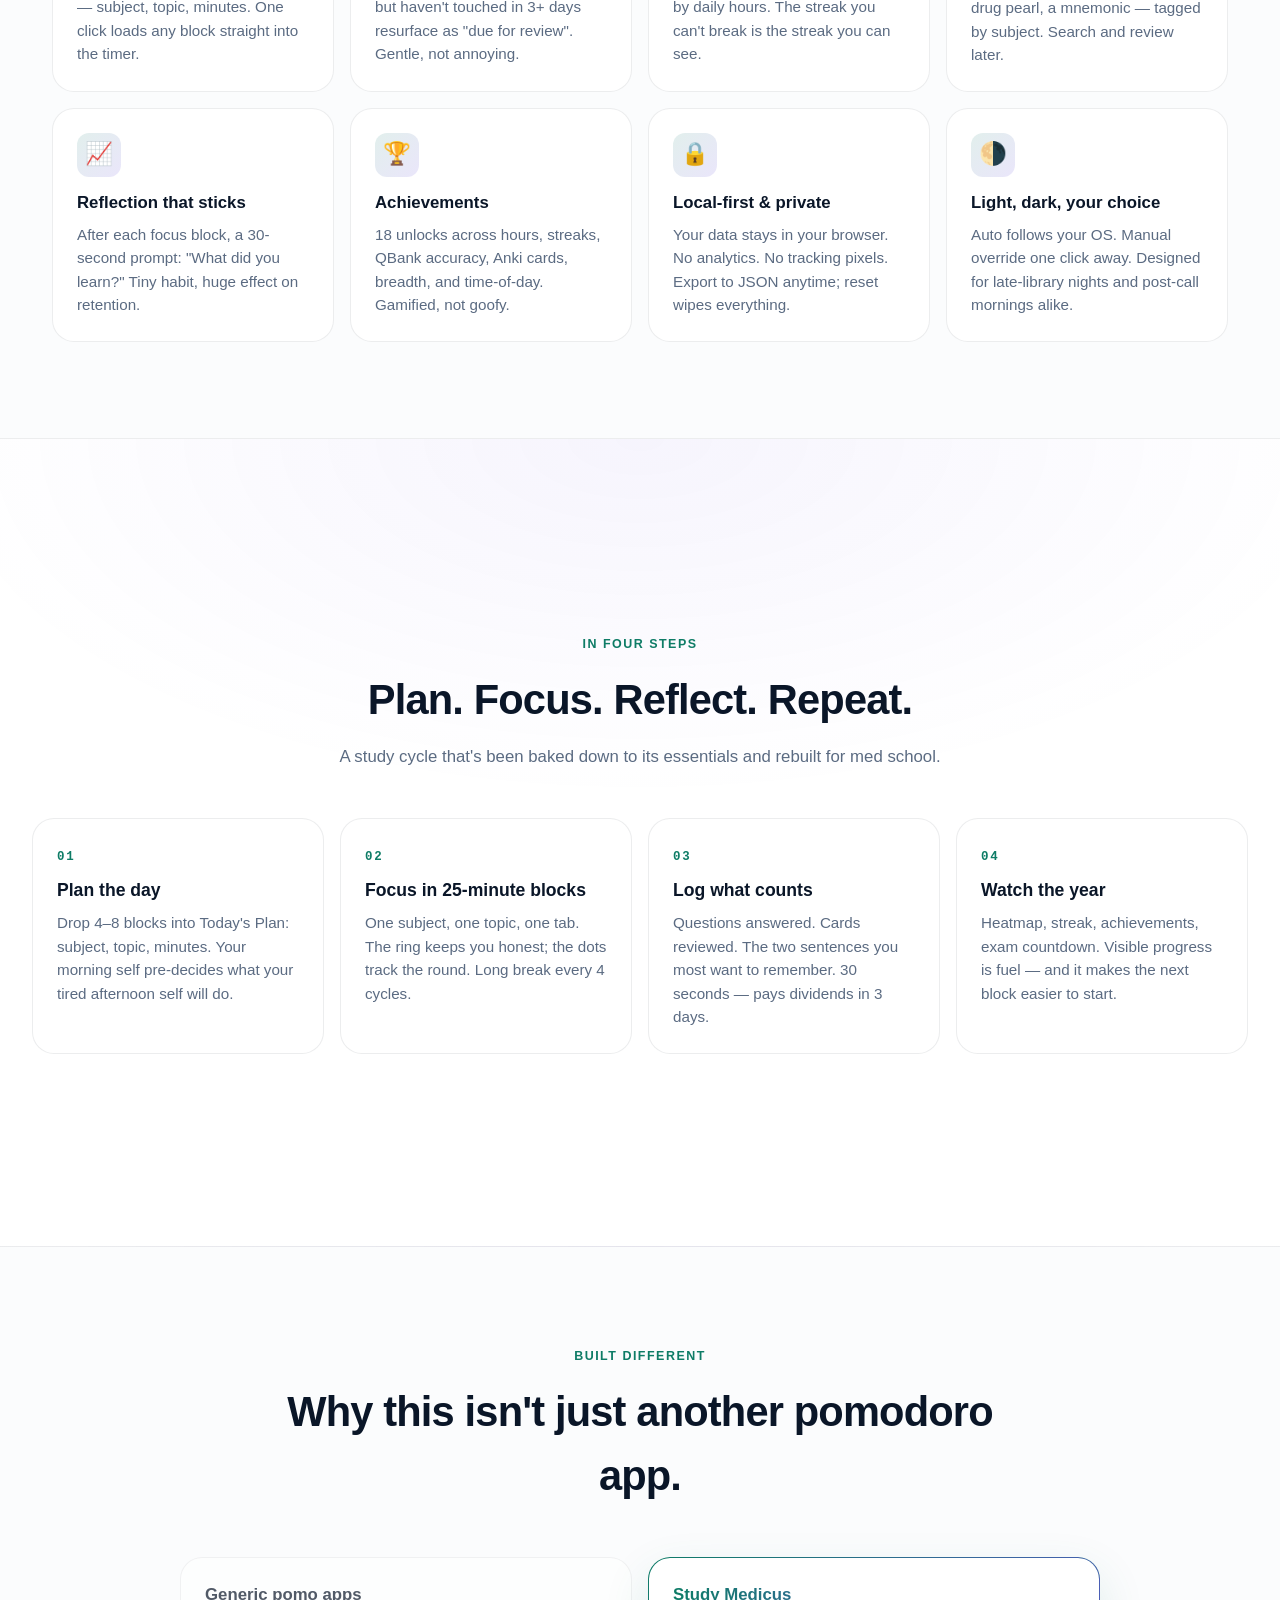
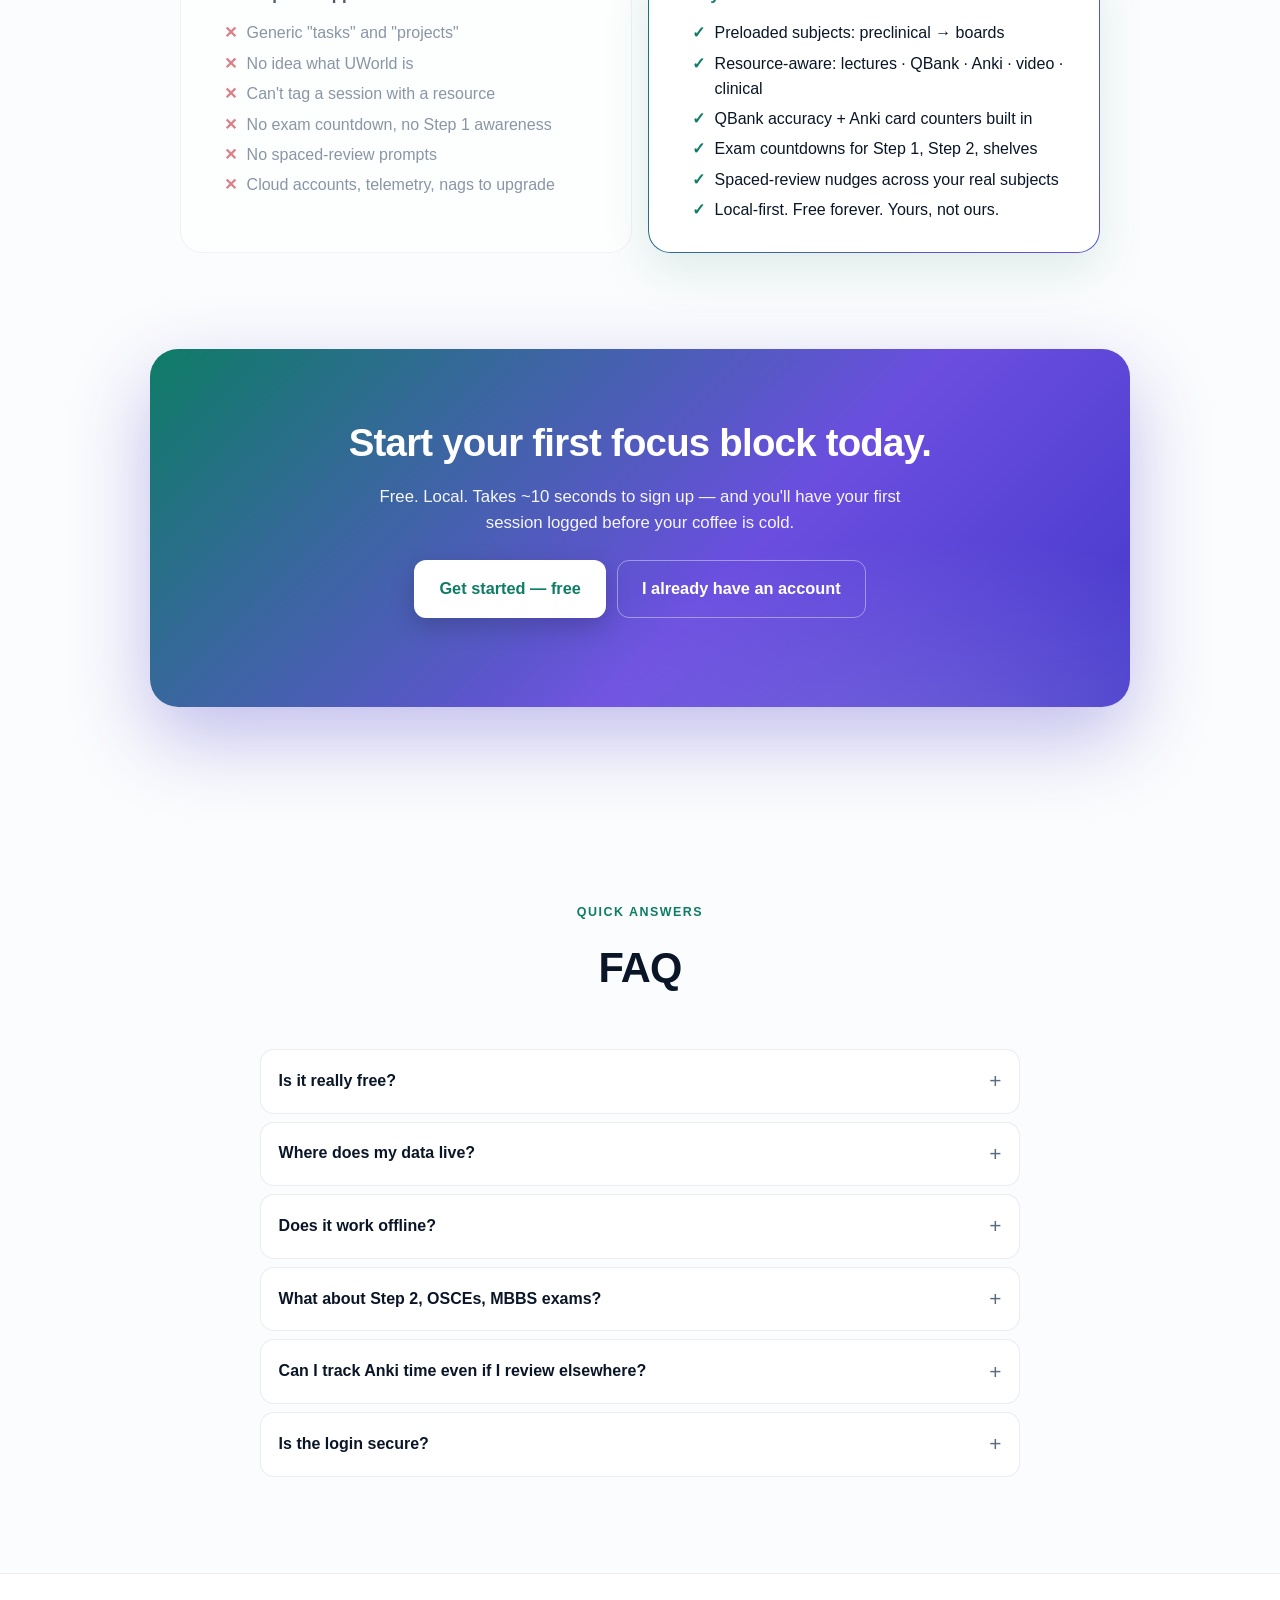
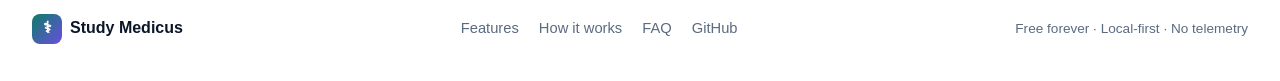
==== commit 88113433: "Rebrand: MedPomo → Study Medicus Renamed every user-visible occurrence of the brand across the landi" ====
--- a/app.html
+++ b/app.html
@@ -3,7 +3,7 @@
 <head>
   <meta charset="UTF-8" />
   <meta name="viewport" content="width=device-width, initial-scale=1.0" />
-  <title>MedPomo — Study Tracker for Medical Students</title>
+  <title>Study Medicus — Study Tracker for Medical Students</title>
   <link rel="stylesheet" href="styles.css" />
   <link rel="icon" href="data:image/svg+xml,%3Csvg xmlns='http://www.w3.org/2000/svg' viewBox='0 0 100 100'%3E%3Ctext y='.9em' font-size='90'%3E%E2%9A%95%EF%B8%8F%3C/text%3E%3C/svg%3E" />
 </head>
@@ -16,7 +16,7 @@
     <div class="brand">
       <span class="logo" aria-hidden="true">⚕</span>
       <div>
-        <h1>MedPomo</h1>
+        <h1>Study Medicus</h1>
         <p class="tagline">Pomodoro study tracker for medical students</p>
       </div>
     </div>
@@ -38,7 +38,7 @@
       <button id="conceptsBtn" class="icon-btn" title="Concepts vault" aria-label="Concepts">💡</button>
       <button id="settingsBtn" class="icon-btn" title="Settings" aria-label="Settings">⚙</button>
       <div class="user-pill" id="userPill" hidden>
-        <span class="user-avatar" id="userAvatar">M</span>
+        <span class="user-avatar" id="userAvatar">S</span>
         <span class="user-name" id="userName">Student</span>
         <button id="logoutBtn" class="link-btn" title="Sign out">sign out</button>
       </div>
